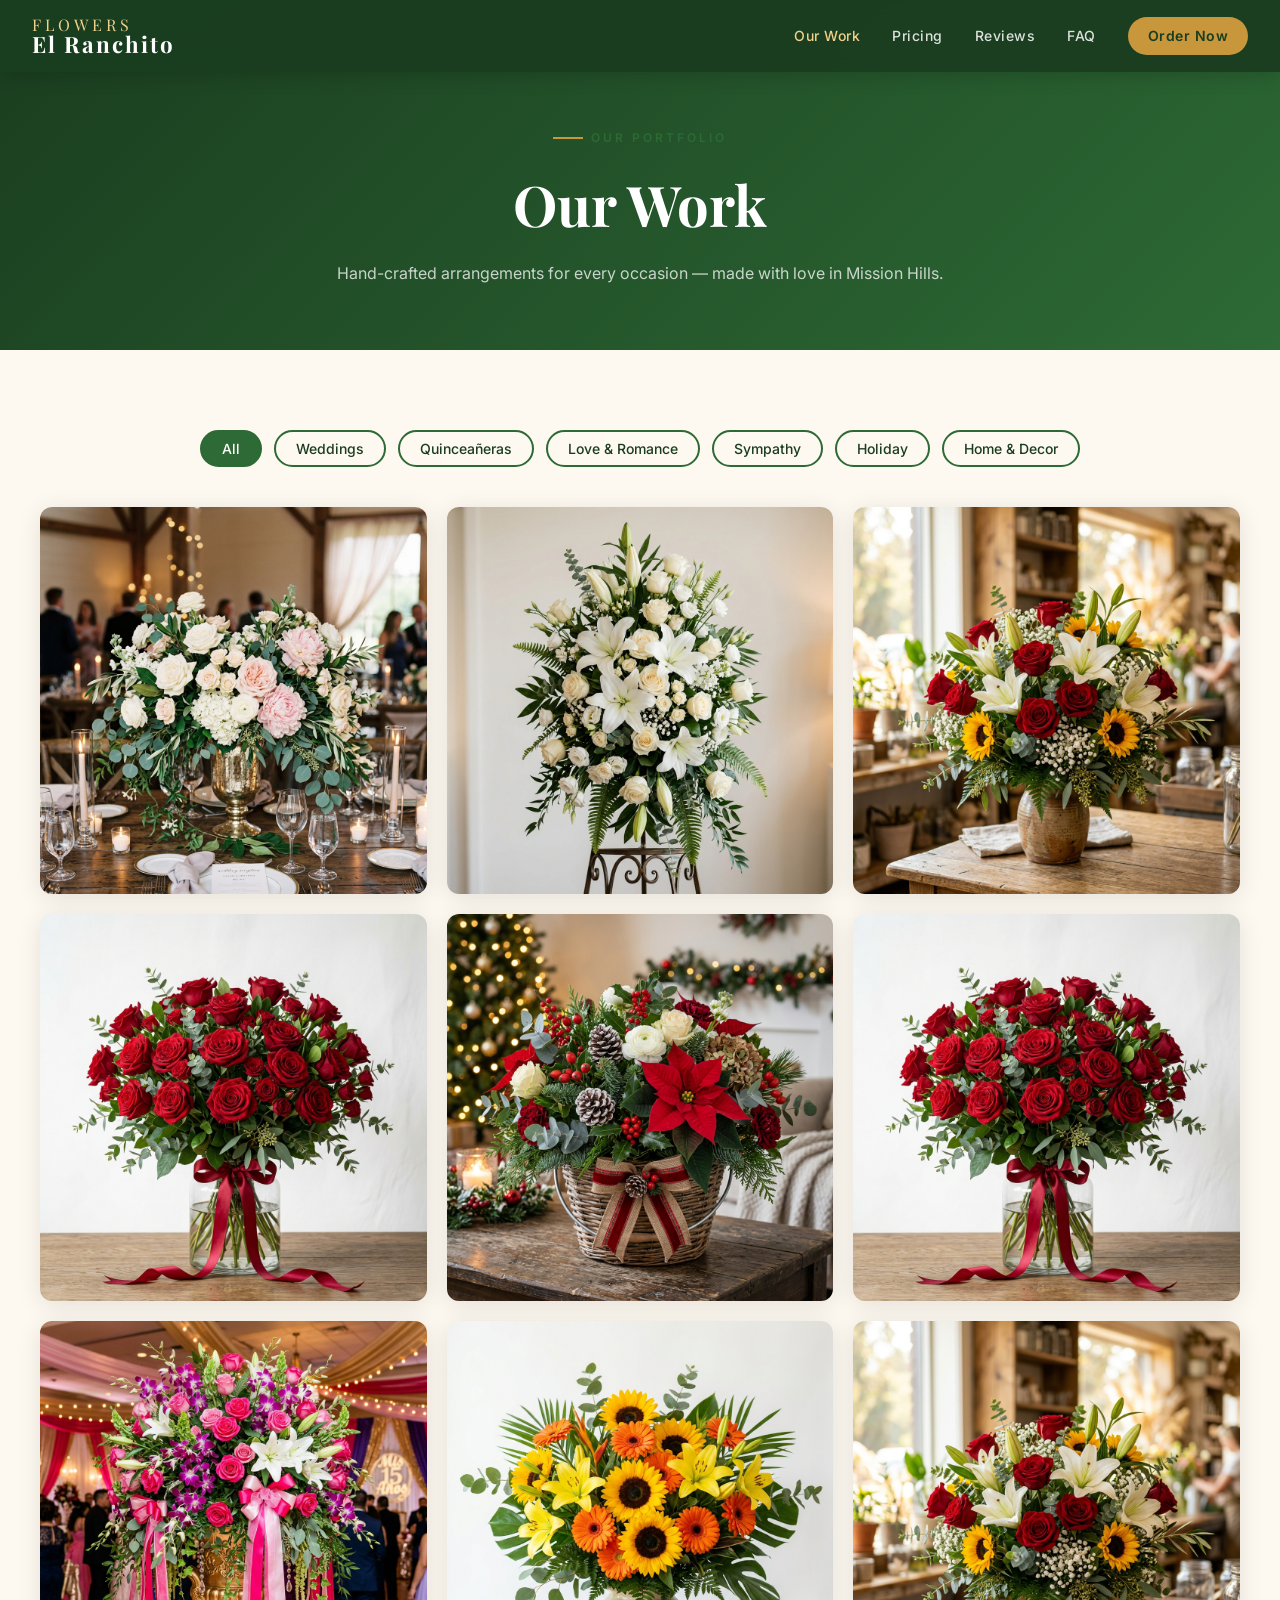
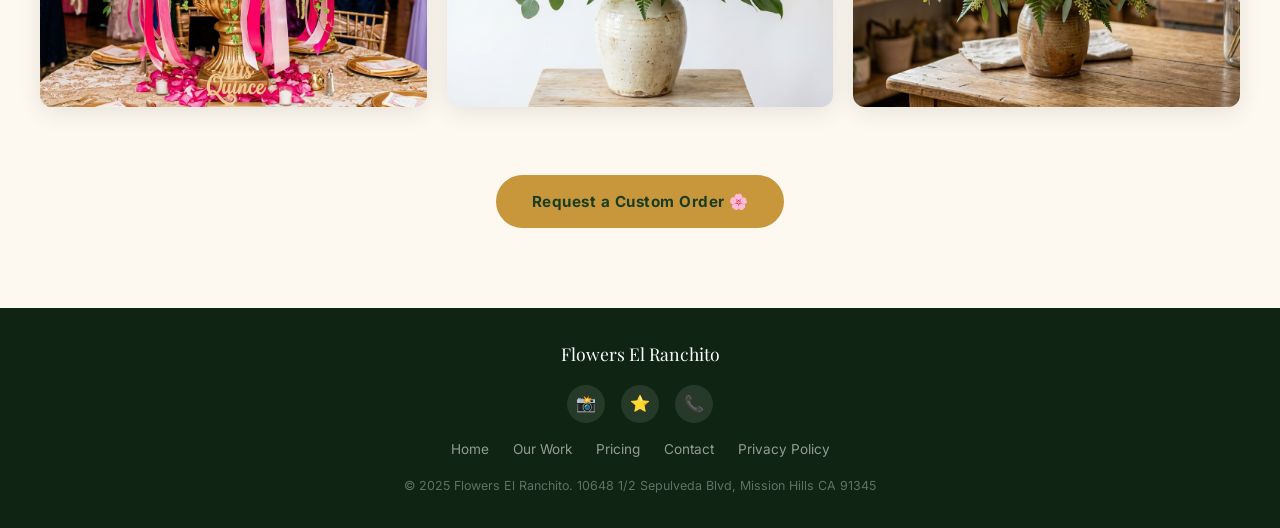
==== our-work.html @ 330e0c55 "🌸 Initial static site build — migrated from WordPress/Divi to pure HTML/CSS/JS - Homepage (index.htm" ====
<!DOCTYPE html>
<html lang="en">
<head>
  <meta charset="UTF-8" />
  <meta name="viewport" content="width=device-width, initial-scale=1.0" />
  <title>Our Work | Flowers El Ranchito Gallery</title>
  <meta name="description" content="Browse our gallery of custom flower arrangements — weddings, quinceañeras, funerals, birthdays & more. Flowers El Ranchito, Mission Hills CA." />
  <link rel="canonical" href="https://elranchitogrowers.com/our-work/" />
  <link rel="stylesheet" href="assets/css/style.css" />
</head>
<body>

<nav class="nav" id="main-nav">
  <a href="index.html" class="nav-brand">
    <span class="line1">Flowers</span>
    <span class="line2">El Ranchito</span>
  </a>
  <div class="nav-links" id="nav-links">
    <a href="our-work.html" style="color:var(--gold-light)">Our Work</a>
    <a href="pricing.html">Pricing</a>
    <a href="index.html#reviews">Reviews</a>
    <a href="index.html#faq">FAQ</a>
    <a href="index.html#contact" class="nav-cta">Order Now</a>
  </div>
  <div class="nav-hamburger" id="hamburger" aria-label="Menu" role="button" tabindex="0">
    <span></span><span></span><span></span>
  </div>
</nav>

<div class="page-hero">
  <div class="section-label" style="justify-content:center;">Our Portfolio</div>
  <h1>Our Work</h1>
  <p>Hand-crafted arrangements for every occasion — made with love in Mission Hills.</p>
</div>

<section style="background:var(--cream);">
  <div class="container">
    <div class="gallery-filters" id="gallery-filters">
      <button class="filter-btn active" data-filter="all" id="filter-all">All</button>
      <button class="filter-btn" data-filter="wedding" id="filter-wedding">Weddings</button>
      <button class="filter-btn" data-filter="quinceanera" id="filter-quinceanera">Quinceañeras</button>
      <button class="filter-btn" data-filter="romance" id="filter-romance">Love &amp; Romance</button>
      <button class="filter-btn" data-filter="sympathy" id="filter-sympathy">Sympathy</button>
      <button class="filter-btn" data-filter="holiday" id="filter-holiday">Holiday</button>
      <button class="filter-btn" data-filter="decor" id="filter-decor">Home &amp; Decor</button>
    </div>

    <div class="masonry-grid" id="gallery-grid">

      <div class="masonry-item" data-cat="wedding">
        <img src="assets/img/wedding.png" alt="Wedding floral centerpiece arrangement" loading="lazy" />
        <div class="overlay"><span>Wedding Centerpiece</span></div>
      </div>

      <div class="masonry-item" data-cat="romance">
        <img src="assets/img/roses.png" alt="Romantic red rose bouquet" loading="lazy" />
        <div class="overlay"><span>Romantic Roses</span></div>
      </div>

      <div class="masonry-item" data-cat="quinceanera">
        <img src="assets/img/quinceanera.png" alt="Quinceañera floral arrangement" loading="lazy" />
        <div class="overlay"><span>Quinceañera Centerpiece</span></div>
      </div>

      <div class="masonry-item" data-cat="sympathy">
        <img src="assets/img/sympathy.png" alt="Sympathy and funeral flower arrangement" loading="lazy" />
        <div class="overlay"><span>Sympathy Arrangement</span></div>
      </div>

      <div class="masonry-item" data-cat="holiday">
        <img src="assets/img/holiday.png" alt="Holiday seasonal flower basket" loading="lazy" />
        <div class="overlay"><span>Holiday Basket</span></div>
      </div>

      <div class="masonry-item" data-cat="decor">
        <img src="assets/img/sunflowers.png" alt="Sunflower and gerbera home decor arrangement" loading="lazy" />
        <div class="overlay"><span>Sunny Decor Arrangement</span></div>
      </div>

      <div class="masonry-item" data-cat="wedding">
        <img src="assets/img/hero.png" alt="Mixed floral wedding arrangement" loading="lazy" />
        <div class="overlay"><span>Custom Wedding Bouquet</span></div>
      </div>

      <div class="masonry-item" data-cat="romance">
        <img src="assets/img/roses.png" alt="Valentine's Day rose bouquet" loading="lazy" />
        <div class="overlay"><span>Valentine's Day Special</span></div>
      </div>

      <div class="masonry-item" data-cat="decor">
        <img src="assets/img/hero.png" alt="Mixed bouquet for home decor" loading="lazy" />
        <div class="overlay"><span>Fresh Mixed Bouquet</span></div>
      </div>

    </div>

    <div style="text-align:center;margin-top:3rem;">
      <a href="index.html#contact" class="btn-primary">Request a Custom Order 🌸</a>
    </div>
  </div>
</section>

<footer>
  <div class="footer-brand">Flowers El Ranchito</div>
  <div class="social-row">
    <a href="https://www.instagram.com/flowerselranchito/" target="_blank" rel="noopener" class="social-btn" aria-label="Instagram">📸</a>
    <a href="https://g.page/r/CYGmpNmzfyX0EBA" target="_blank" rel="noopener" class="social-btn" aria-label="Google">⭐</a>
    <a href="tel:+18186127515" class="social-btn" aria-label="Call">📞</a>
  </div>
  <div class="footer-links">
    <a href="index.html">Home</a>
    <a href="our-work.html">Our Work</a>
    <a href="pricing.html">Pricing</a>
    <a href="index.html#contact">Contact</a>
    <a href="privacy.html">Privacy Policy</a>
  </div>
  <p class="copy">© 2025 Flowers El Ranchito. 10648 1/2 Sepulveda Blvd, Mission Hills CA 91345</p>
</footer>

<script src="assets/js/main.js"></script>
<script>
  // Gallery filter
  document.querySelectorAll('.filter-btn').forEach(btn => {
    btn.addEventListener('click', () => {
      document.querySelectorAll('.filter-btn').forEach(b => b.classList.remove('active'));
      btn.classList.add('active');
      const filter = btn.dataset.filter;
      document.querySelectorAll('.masonry-item').forEach(item => {
        if (filter === 'all' || item.dataset.cat === filter) {
          item.style.display = 'block';
        } else {
          item.style.display = 'none';
        }
      });
    });
  });
</script>
</body>
</html>
---- assets/css/style.css ----
/* ===== El Ranchito Growers — Static Site CSS ===== */
@import url('https://fonts.googleapis.com/css2?family=Playfair+Display:wght@400;600;700&family=Inter:wght@300;400;500;600&display=swap');

:root {
  --green-dark: #1a3d1f;
  --green-mid: #2d6a35;
  --green-light: #4a9455;
  --green-pale: #e8f5ea;
  --cream: #fdf9f0;
  --gold: #c8973c;
  --gold-light: #f0d08a;
  --text-dark: #1c1c1c;
  --text-mid: #444;
  --text-light: #777;
  --white: #fff;
  --shadow: 0 4px 24px rgba(0,0,0,0.10);
  --shadow-lg: 0 12px 48px rgba(0,0,0,0.15);
  --radius: 12px;
  --radius-sm: 6px;
  --transition: all 0.3s ease;
}

*, *::before, *::after { box-sizing: border-box; margin: 0; padding: 0; }

html { scroll-behavior: smooth; }

body {
  font-family: 'Inter', sans-serif;
  color: var(--text-dark);
  background: var(--white);
  line-height: 1.6;
}

img { max-width: 100%; display: block; }
a { text-decoration: none; color: inherit; }

/* ===== NAV ===== */
.nav {
  position: fixed; top: 0; left: 0; right: 0; z-index: 1000;
  background: rgba(26, 61, 31, 0.97);
  backdrop-filter: blur(12px);
  padding: 0 2rem;
  display: flex; align-items: center; justify-content: space-between;
  height: 72px;
  box-shadow: 0 2px 20px rgba(0,0,0,0.2);
}

.nav-brand {
  display: flex; flex-direction: column; line-height: 1;
}
.nav-brand .line1 { font-family: 'Playfair Display', serif; font-size: 1rem; color: var(--gold-light); letter-spacing: 4px; text-transform: uppercase; }
.nav-brand .line2 { font-family: 'Playfair Display', serif; font-size: 1.4rem; color: var(--white); font-weight: 700; letter-spacing: 2px; }

.nav-links { display: flex; gap: 2rem; align-items: center; }
.nav-links a { color: rgba(255,255,255,0.85); font-size: 0.875rem; font-weight: 500; letter-spacing: 0.5px; transition: var(--transition); }
.nav-links a:hover { color: var(--gold-light); }

.nav-cta {
  background: var(--gold); color: var(--green-dark) !important;
  padding: 0.5rem 1.25rem; border-radius: 50px;
  font-weight: 600 !important; transition: var(--transition) !important;
}
.nav-cta:hover { background: var(--gold-light) !important; transform: translateY(-1px); }

.nav-hamburger { display: none; flex-direction: column; gap: 5px; cursor: pointer; }
.nav-hamburger span { width: 24px; height: 2px; background: white; display: block; transition: var(--transition); }

/* ===== HERO ===== */
.hero {
  min-height: 100vh; position: relative; overflow: hidden;
  display: flex; align-items: center; justify-content: center;
  background: var(--green-dark);
}

.hero-bg {
  position: absolute; inset: 0;
  background-image: url('../img/hero.png');
  background-size: cover; background-position: center;
  opacity: 0.45;
}

.hero-overlay {
  position: absolute; inset: 0;
  background: linear-gradient(135deg, rgba(26,61,31,0.85) 0%, rgba(45,106,53,0.5) 60%, rgba(200,151,60,0.2) 100%);
}

.hero-content {
  position: relative; z-index: 2;
  text-align: center; padding: 2rem;
  max-width: 800px;
}

.hero-badge {
  display: inline-block;
  background: rgba(200,151,60,0.2); border: 1px solid var(--gold);
  color: var(--gold-light); padding: 0.4rem 1.2rem;
  border-radius: 50px; font-size: 0.8rem; letter-spacing: 3px;
  text-transform: uppercase; margin-bottom: 1.5rem;
}

.hero h1 {
  font-family: 'Playfair Display', serif;
  font-size: clamp(2.8rem, 7vw, 5.5rem);
  color: var(--white); line-height: 1.1; margin-bottom: 1.5rem;
  text-shadow: 0 2px 20px rgba(0,0,0,0.4);
}

.hero h1 span { color: var(--gold-light); display: block; }

.hero p {
  font-size: 1.1rem; color: rgba(255,255,255,0.85);
  max-width: 580px; margin: 0 auto 2.5rem;
}

.hero-actions { display: flex; gap: 1rem; justify-content: center; flex-wrap: wrap; }

.btn-primary {
  background: var(--gold); color: var(--green-dark);
  padding: 0.9rem 2.2rem; border-radius: 50px;
  font-weight: 700; font-size: 0.95rem; letter-spacing: 0.5px;
  transition: var(--transition); border: none; cursor: pointer;
  display: inline-flex; align-items: center; gap: 0.5rem;
}
.btn-primary:hover { background: var(--gold-light); transform: translateY(-2px); box-shadow: 0 8px 24px rgba(200,151,60,0.4); }

.btn-outline {
  background: transparent; color: var(--white);
  padding: 0.9rem 2.2rem; border-radius: 50px;
  font-weight: 600; font-size: 0.95rem;
  border: 2px solid rgba(255,255,255,0.5);
  transition: var(--transition); cursor: pointer;
  display: inline-flex; align-items: center; gap: 0.5rem;
}
.btn-outline:hover { border-color: white; background: rgba(255,255,255,0.1); transform: translateY(-2px); }

.hero-stats {
  display: flex; gap: 3rem; justify-content: center; margin-top: 4rem;
  border-top: 1px solid rgba(255,255,255,0.2); padding-top: 2rem;
}
.hero-stat .num { font-family: 'Playfair Display', serif; font-size: 2.2rem; color: var(--gold-light); font-weight: 700; }
.hero-stat .lbl { font-size: 0.8rem; color: rgba(255,255,255,0.7); text-transform: uppercase; letter-spacing: 1px; }

/* ===== SECTIONS ===== */
section { padding: 5rem 2rem; }

.container { max-width: 1200px; margin: 0 auto; }

.section-label {
  font-size: 0.75rem; font-weight: 600; color: var(--green-mid);
  text-transform: uppercase; letter-spacing: 3px; margin-bottom: 0.75rem;
  display: flex; align-items: center; gap: 0.5rem;
}
.section-label::before { content: ''; width: 30px; height: 2px; background: var(--gold); display: block; }

.section-title {
  font-family: 'Playfair Display', serif;
  font-size: clamp(2rem, 4vw, 2.8rem);
  color: var(--green-dark); margin-bottom: 1rem; line-height: 1.2;
}

.section-sub { color: var(--text-mid); font-size: 1rem; max-width: 560px; margin-bottom: 3rem; }

/* ===== CATEGORIES ===== */
.categories { background: var(--cream); }

.cats-grid {
  display: grid;
  grid-template-columns: repeat(auto-fit, minmax(240px, 1fr));
  gap: 1.5rem; margin-top: 3rem;
}

.cat-card {
  background: white; border-radius: var(--radius);
  overflow: hidden; box-shadow: var(--shadow);
  transition: var(--transition); cursor: pointer;
}
.cat-card:hover { transform: translateY(-6px); box-shadow: var(--shadow-lg); }

.cat-card img { width: 100%; height: 280px; object-fit: cover; transition: transform 0.5s ease; }
.cat-card:hover img { transform: scale(1.05); }

.cat-info { padding: 1.25rem; }
.cat-info h3 { font-family: 'Playfair Display', serif; font-size: 1.2rem; color: var(--green-dark); margin-bottom: 0.25rem; }
.cat-info p { font-size: 0.85rem; color: var(--text-light); }

/* ===== ABOUT ===== */
.about { background: white; }
.about-inner { display: grid; grid-template-columns: 1fr 1fr; gap: 4rem; align-items: center; }
.about-img-wrap { position: relative; }
.about-img-wrap img { border-radius: var(--radius); box-shadow: var(--shadow-lg); width: 100%; height: 500px; object-fit: cover; }
.about-badge {
  position: absolute; bottom: -1.5rem; right: -1.5rem;
  background: var(--green-dark); color: white;
  border-radius: var(--radius); padding: 1.25rem 1.5rem;
  text-align: center; box-shadow: var(--shadow-lg);
}
.about-badge .big { font-family: 'Playfair Display', serif; font-size: 2.5rem; color: var(--gold-light); font-weight: 700; line-height: 1; }
.about-badge .sm { font-size: 0.75rem; color: rgba(255,255,255,0.7); text-transform: uppercase; letter-spacing: 1px; }

.about-pillars { display: flex; flex-direction: column; gap: 1.25rem; margin-top: 2rem; }
.pillar { display: flex; gap: 1rem; align-items: flex-start; }
.pillar-icon { width: 42px; height: 42px; background: var(--green-pale); border-radius: 50%; display: flex; align-items: center; justify-content: center; font-size: 1.2rem; flex-shrink: 0; }
.pillar h4 { font-weight: 600; color: var(--green-dark); margin-bottom: 0.2rem; }
.pillar p { font-size: 0.875rem; color: var(--text-mid); }

/* ===== SERVICES OCCASIONS ===== */
.occasions { background: var(--green-dark); }
.occasions .section-label { color: var(--gold-light); }
.occasions .section-title { color: white; }
.occasions .section-sub { color: rgba(255,255,255,0.7); }

.occ-grid { display: grid; grid-template-columns: repeat(auto-fit, minmax(180px, 1fr)); gap: 1rem; margin-top: 2rem; }

.occ-card {
  background: rgba(255,255,255,0.07); border: 1px solid rgba(255,255,255,0.12);
  border-radius: var(--radius); padding: 1.75rem 1.25rem;
  text-align: center; transition: var(--transition); cursor: pointer;
}
.occ-card:hover { background: rgba(255,255,255,0.14); transform: translateY(-4px); border-color: var(--gold); }
.occ-card .icon { font-size: 2rem; margin-bottom: 0.75rem; }
.occ-card h3 { color: white; font-size: 0.95rem; font-weight: 600; }

/* ===== REVIEWS ===== */
.reviews { background: var(--cream); }

.stars { display: flex; gap: 3px; }
.stars span { color: var(--gold); font-size: 1.1rem; }

.rating-summary {
  display: flex; align-items: center; gap: 2rem;
  background: white; border-radius: var(--radius);
  padding: 2rem 2.5rem; box-shadow: var(--shadow);
  margin-bottom: 3rem; max-width: 480px;
}
.rating-num { font-family: 'Playfair Display', serif; font-size: 4rem; color: var(--green-dark); font-weight: 700; line-height: 1; }
.rating-info p { font-size: 0.85rem; color: var(--text-light); margin-top: 0.3rem; }

.reviews-grid { display: grid; grid-template-columns: repeat(auto-fit, minmax(300px, 1fr)); gap: 1.5rem; }

.review-card {
  background: white; border-radius: var(--radius); padding: 1.75rem;
  box-shadow: var(--shadow); transition: var(--transition);
  border-top: 3px solid var(--green-mid);
}
.review-card:hover { transform: translateY(-4px); box-shadow: var(--shadow-lg); }

.reviewer { display: flex; align-items: center; gap: 0.75rem; margin-bottom: 1rem; }
.reviewer-avatar {
  width: 44px; height: 44px; border-radius: 50%;
  background: var(--green-mid); color: white;
  display: flex; align-items: center; justify-content: center;
  font-weight: 700; font-size: 1.1rem;
}
.reviewer-name { font-weight: 600; font-size: 0.95rem; }
.reviewer-date { font-size: 0.8rem; color: var(--text-light); }
.review-text { font-size: 0.9rem; color: var(--text-mid); line-height: 1.7; margin-top: 0.75rem; }

/* ===== FAQ ===== */
.faq { background: white; }
.faq-list { max-width: 780px; display: flex; flex-direction: column; gap: 1rem; }

.faq-item {
  border: 1px solid #e8ede9; border-radius: var(--radius);
  overflow: hidden; transition: var(--transition);
}
.faq-item.open { border-color: var(--green-mid); box-shadow: var(--shadow); }

.faq-q {
  width: 100%; padding: 1.25rem 1.5rem;
  background: none; border: none; cursor: pointer;
  display: flex; justify-content: space-between; align-items: center;
  font-size: 0.95rem; font-weight: 600; color: var(--green-dark);
  text-align: left; transition: var(--transition); font-family: 'Inter', sans-serif;
}
.faq-q:hover { background: var(--green-pale); }
.faq-q .faq-icon { transition: transform 0.3s; font-size: 1.2rem; color: var(--green-mid); flex-shrink: 0; }
.faq-item.open .faq-icon { transform: rotate(45deg); }

.faq-a {
  max-height: 0; overflow: hidden;
  transition: max-height 0.4s ease, padding 0.3s;
  padding: 0 1.5rem;
}
.faq-item.open .faq-a { max-height: 200px; padding: 0 1.5rem 1.25rem; }
.faq-a p { font-size: 0.9rem; color: var(--text-mid); line-height: 1.75; }

/* ===== CONTACT ===== */
.contact { background: var(--green-dark); }
.contact .section-label { color: var(--gold-light); }
.contact .section-title { color: white; }

.contact-inner { display: grid; grid-template-columns: 1fr 1fr; gap: 4rem; }

.contact-info { display: flex; flex-direction: column; gap: 1.5rem; }

.contact-item { display: flex; gap: 1rem; align-items: flex-start; }
.contact-icon { width: 46px; height: 46px; border-radius: 50%; background: rgba(255,255,255,0.1); display: flex; align-items: center; justify-content: center; font-size: 1.2rem; flex-shrink: 0; }
.contact-item h4 { color: var(--gold-light); font-size: 0.8rem; text-transform: uppercase; letter-spacing: 1px; margin-bottom: 0.2rem; }
.contact-item p, .contact-item a { color: rgba(255,255,255,0.85); font-size: 0.95rem; }
.contact-item a:hover { color: var(--gold-light); }

.contact-form { background: rgba(255,255,255,0.06); border: 1px solid rgba(255,255,255,0.12); border-radius: var(--radius); padding: 2rem; }

.form-row { display: grid; grid-template-columns: 1fr 1fr; gap: 1rem; }
.form-group { margin-bottom: 1rem; }
.form-group label { display: block; font-size: 0.8rem; color: rgba(255,255,255,0.7); margin-bottom: 0.4rem; text-transform: uppercase; letter-spacing: 1px; }
.form-group input, .form-group select, .form-group textarea {
  width: 100%; background: rgba(255,255,255,0.08); border: 1px solid rgba(255,255,255,0.2);
  border-radius: var(--radius-sm); padding: 0.75rem 1rem;
  color: white; font-family: 'Inter', sans-serif; font-size: 0.9rem;
  transition: var(--transition); outline: none;
}
.form-group input:focus, .form-group select:focus, .form-group textarea:focus { border-color: var(--gold); background: rgba(255,255,255,0.12); }
.form-group input::placeholder, .form-group textarea::placeholder { color: rgba(255,255,255,0.4); }
.form-group select option { background: var(--green-dark); color: white; }
.form-group textarea { height: 110px; resize: vertical; }

.btn-submit {
  width: 100%; background: var(--gold); color: var(--green-dark);
  padding: 1rem; border: none; border-radius: 50px;
  font-weight: 700; font-size: 1rem; cursor: pointer;
  transition: var(--transition); font-family: 'Inter', sans-serif;
}
.btn-submit:hover { background: var(--gold-light); transform: translateY(-2px); }

/* ===== FOOTER ===== */
footer {
  background: #0f2412; padding: 2rem;
  display: flex; flex-direction: column; align-items: center;
  gap: 1rem; text-align: center;
}
footer .footer-brand { font-family: 'Playfair Display', serif; color: white; font-size: 1.1rem; }
.footer-links { display: flex; gap: 1.5rem; flex-wrap: wrap; justify-content: center; }
.footer-links a { color: rgba(255,255,255,0.55); font-size: 0.85rem; transition: var(--transition); }
.footer-links a:hover { color: var(--gold-light); }
footer .copy { color: rgba(255,255,255,0.35); font-size: 0.78rem; }
.social-row { display: flex; gap: 1rem; }
.social-btn {
  width: 38px; height: 38px; border-radius: 50%;
  background: rgba(255,255,255,0.1); color: white;
  display: flex; align-items: center; justify-content: center;
  font-size: 1rem; transition: var(--transition);
}
.social-btn:hover { background: var(--gold); color: var(--green-dark); }

/* ===== GALLERY PAGE ===== */
.page-hero {
  padding: 8rem 2rem 4rem;
  background: linear-gradient(135deg, var(--green-dark), var(--green-mid));
  text-align: center;
}
.page-hero h1 { font-family: 'Playfair Display', serif; color: white; font-size: clamp(2rem,5vw,3.5rem); }
.page-hero p { color: rgba(255,255,255,0.75); margin-top: 0.75rem; font-size: 1rem; }

.gallery-filters { display: flex; gap: 0.75rem; flex-wrap: wrap; justify-content: center; margin-bottom: 2.5rem; }
.filter-btn {
  padding: 0.5rem 1.25rem; border-radius: 50px; border: 2px solid var(--green-mid);
  background: transparent; color: var(--green-dark); font-size: 0.875rem; font-weight: 500;
  cursor: pointer; transition: var(--transition); font-family: 'Inter', sans-serif;
}
.filter-btn.active, .filter-btn:hover { background: var(--green-mid); color: white; border-color: var(--green-mid); }

.masonry-grid { columns: 3; gap: 1.25rem; }
@media(max-width: 900px) { .masonry-grid { columns: 2; } }
@media(max-width: 580px) { .masonry-grid { columns: 1; } }

.masonry-item { break-inside: avoid; margin-bottom: 1.25rem; border-radius: var(--radius); overflow: hidden; box-shadow: var(--shadow); cursor: pointer; position: relative; }
.masonry-item img { width: 100%; display: block; transition: transform 0.4s ease; }
.masonry-item:hover img { transform: scale(1.04); }
.masonry-item .overlay {
  position: absolute; inset: 0; background: linear-gradient(to top, rgba(26,61,31,0.85), transparent);
  opacity: 0; transition: var(--transition); display: flex; align-items: flex-end; padding: 1.25rem;
}
.masonry-item:hover .overlay { opacity: 1; }
.overlay span { color: white; font-weight: 600; font-size: 0.9rem; }

/* ===== PRICING PAGE ===== */
.pricing-cards { display: grid; grid-template-columns: repeat(auto-fit, minmax(280px, 1fr)); gap: 1.75rem; margin-top: 2.5rem; }

.pricing-card {
  background: white; border-radius: var(--radius);
  box-shadow: var(--shadow); overflow: hidden;
  transition: var(--transition); position: relative;
}
.pricing-card:hover { transform: translateY(-6px); box-shadow: var(--shadow-lg); }
.pricing-card.featured { border: 2px solid var(--gold); }
.pricing-card .badge-feat {
  position: absolute; top: 1rem; right: 1rem;
  background: var(--gold); color: var(--green-dark);
  font-size: 0.7rem; font-weight: 700; padding: 0.25rem 0.75rem;
  border-radius: 50px; text-transform: uppercase; letter-spacing: 1px;
}

.pricing-card-top { background: var(--green-dark); padding: 2rem 1.75rem; }
.pricing-card-top h3 { font-family: 'Playfair Display', serif; color: var(--gold-light); font-size: 1.3rem; margin-bottom: 0.25rem; }
.pricing-card-top .tag { color: rgba(255,255,255,0.6); font-size: 0.8rem; text-transform: uppercase; letter-spacing: 1px; }
.price { display: flex; align-items: baseline; gap: 0.25rem; margin-top: 1rem; }
.price .from { font-size: 0.8rem; color: rgba(255,255,255,0.6); }
.price .amount { font-family: 'Playfair Display', serif; font-size: 2.5rem; color: white; font-weight: 700; }
.price .unit { font-size: 0.8rem; color: rgba(255,255,255,0.6); }

.pricing-card-body { padding: 1.75rem; }
.pricing-card-body ul { list-style: none; display: flex; flex-direction: column; gap: 0.6rem; }
.pricing-card-body li { display: flex; align-items: center; gap: 0.5rem; font-size: 0.875rem; color: var(--text-mid); }
.pricing-card-body li::before { content: '✓'; color: var(--green-mid); font-weight: 700; flex-shrink: 0; }
.pricing-card-body .btn-primary { margin-top: 1.5rem; width: 100%; justify-content: center; }

/* ===== MOBILE ===== */
@media (max-width: 768px) {
  .nav-links { display: none; flex-direction: column; position: absolute; top: 72px; left: 0; right: 0; background: var(--green-dark); padding: 1.5rem; gap: 1rem; }
  .nav-links.open { display: flex; }
  .nav-hamburger { display: flex; }
  .about-inner, .contact-inner { grid-template-columns: 1fr; }
  .about-badge { right: 0; bottom: -1rem; }
  .form-row { grid-template-columns: 1fr; }
  .hero-stats { gap: 1.5rem; }
  section { padding: 3.5rem 1.25rem; }
}
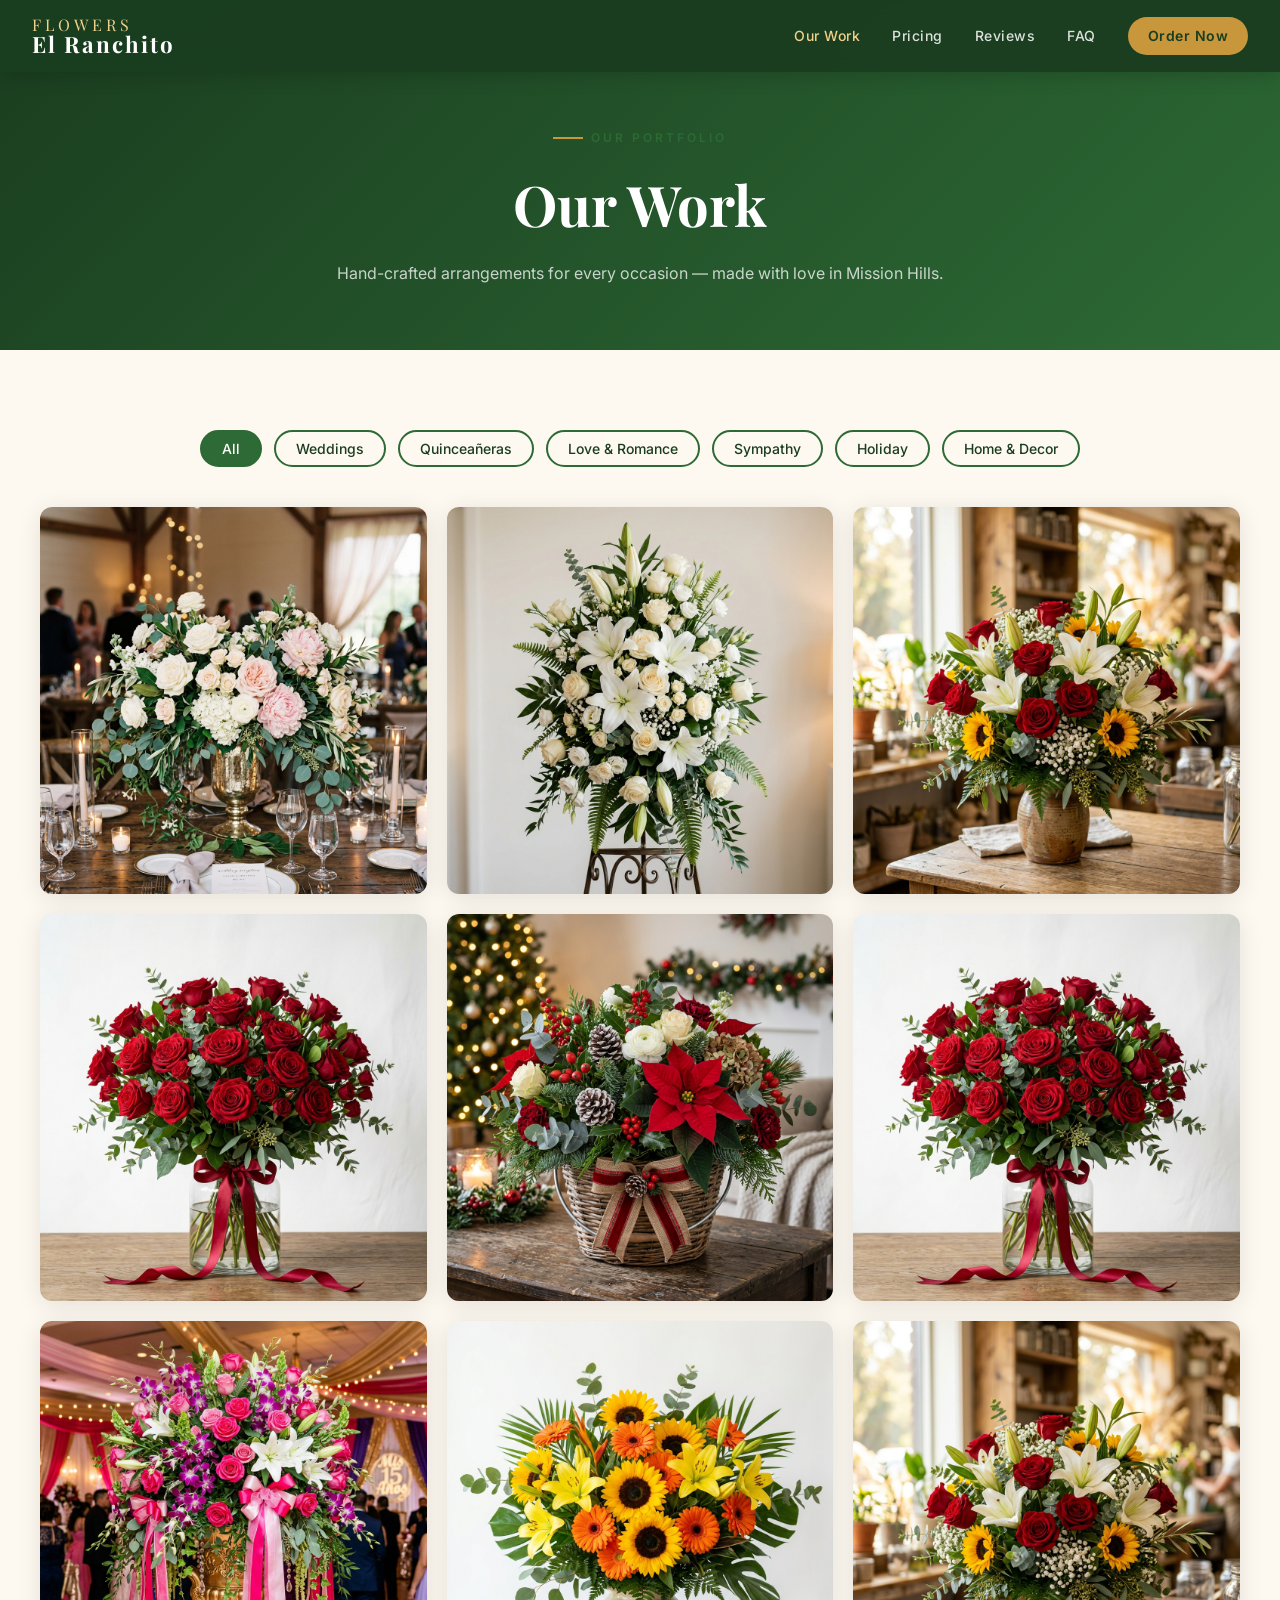
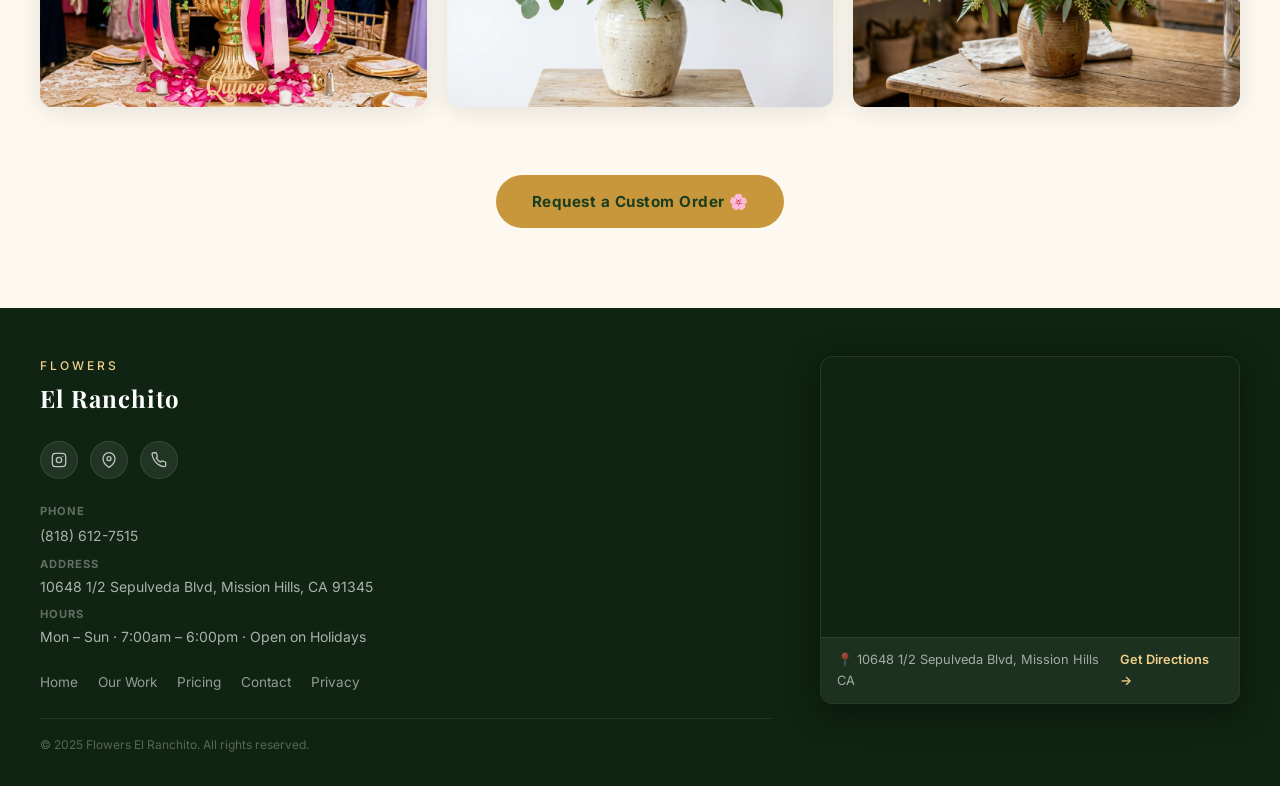
==== commit 9a589e3c: "polish: SVG icons for occasions + Google Map in footer across all pages - Replace emoji icons with c" ====
--- a/our-work.html
+++ b/our-work.html
@@ -101,20 +101,51 @@
 </section>
 
 <footer>
-  <div class="footer-brand">Flowers El Ranchito</div>
-  <div class="social-row">
-    <a href="https://www.instagram.com/flowerselranchito/" target="_blank" rel="noopener" class="social-btn" aria-label="Instagram">📸</a>
-    <a href="https://g.page/r/CYGmpNmzfyX0EBA" target="_blank" rel="noopener" class="social-btn" aria-label="Google">⭐</a>
-    <a href="tel:+18186127515" class="social-btn" aria-label="Call">📞</a>
+  <div class="footer-inner">
+    <div class="footer-left">
+      <div class="footer-brand">
+        <span>Flowers</span>
+        El Ranchito
+      </div>
+      <div class="social-row">
+        <a href="https://www.instagram.com/flowerselranchito/" target="_blank" rel="noopener" class="social-btn" aria-label="Instagram">
+          <svg width="16" height="16" viewBox="0 0 24 24" fill="none" stroke="currentColor" stroke-width="2" stroke-linecap="round" stroke-linejoin="round"><rect x="2" y="2" width="20" height="20" rx="5" ry="5"/><circle cx="12" cy="12" r="4"/><circle cx="17.5" cy="6.5" r="1" fill="currentColor" stroke="none"/></svg>
+        </a>
+        <a href="https://g.page/r/CYGmpNmzfyX0EBA" target="_blank" rel="noopener" class="social-btn" aria-label="Google Business">
+          <svg width="16" height="16" viewBox="0 0 24 24" fill="none" stroke="currentColor" stroke-width="2" stroke-linecap="round" stroke-linejoin="round"><path d="M21 10c0 7-9 13-9 13s-9-6-9-13a9 9 0 0 1 18 0z"/><circle cx="12" cy="10" r="3"/></svg>
+        </a>
+        <a href="tel:+18186127515" class="social-btn" aria-label="Call us">
+          <svg width="16" height="16" viewBox="0 0 24 24" fill="none" stroke="currentColor" stroke-width="2" stroke-linecap="round" stroke-linejoin="round"><path d="M22 16.92v3a2 2 0 0 1-2.18 2 19.79 19.79 0 0 1-8.63-3.07A19.5 19.5 0 0 1 4.69 12a19.79 19.79 0 0 1-3.07-8.67A2 2 0 0 1 3.6 1.18h3a2 2 0 0 1 2 1.72c.127.96.361 1.903.7 2.81a2 2 0 0 1-.45 2.11L7.91 8.74a16 16 0 0 0 6.35 6.35l.96-.96a2 2 0 0 1 2.11-.45c.907.339 1.85.573 2.81.7A2 2 0 0 1 22 16.92z"/></svg>
+        </a>
+      </div>
+      <div class="footer-contact">
+        <div><strong>Phone</strong><a href="tel:+18186127515">(818) 612-7515</a></div>
+        <div><strong>Address</strong><p>10648 1/2 Sepulveda Blvd, Mission Hills, CA 91345</p></div>
+        <div><strong>Hours</strong><p>Mon – Sun · 7:00am – 6:00pm · Open on Holidays</p></div>
+      </div>
+      <div class="footer-links">
+        <a href="index.html">Home</a>
+        <a href="our-work.html">Our Work</a>
+        <a href="pricing.html">Pricing</a>
+        <a href="index.html#contact">Contact</a>
+        <a href="privacy.html">Privacy</a>
+      </div>
+      <p class="copy">© 2025 Flowers El Ranchito. All rights reserved.</p>
+    </div>
+    <div class="footer-map">
+      <iframe
+        title="Flowers El Ranchito location map"
+        src="https://maps.google.com/maps?q=Flowers+El+Ranchito+Mission+Hills+CA&output=embed&z=16"
+        loading="lazy"
+        referrerpolicy="no-referrer-when-downgrade"
+        allowfullscreen>
+      </iframe>
+      <div class="map-label">
+        <span>📍 10648 1/2 Sepulveda Blvd, Mission Hills CA</span>
+        <a href="https://maps.google.com/?q=Flowers+El+Ranchito+Mission+Hills+CA" target="_blank" rel="noopener">Get Directions →</a>
+      </div>
+    </div>
   </div>
-  <div class="footer-links">
-    <a href="index.html">Home</a>
-    <a href="our-work.html">Our Work</a>
-    <a href="pricing.html">Pricing</a>
-    <a href="index.html#contact">Contact</a>
-    <a href="privacy.html">Privacy Policy</a>
-  </div>
-  <p class="copy">© 2025 Flowers El Ranchito. 10648 1/2 Sepulveda Blvd, Mission Hills CA 91345</p>
 </footer>
 
 <script src="assets/js/main.js"></script>
--- a/assets/css/style.css
+++ b/assets/css/style.css
@@ -217,8 +217,22 @@
   text-align: center; transition: var(--transition); cursor: pointer;
 }
 .occ-card:hover { background: rgba(255,255,255,0.14); transform: translateY(-4px); border-color: var(--gold); }
-.occ-card .icon { font-size: 2rem; margin-bottom: 0.75rem; }
-.occ-card h3 { color: white; font-size: 0.95rem; font-weight: 600; }
+.occ-card .icon {
+  width: 52px; height: 52px;
+  background: rgba(255,255,255,0.1);
+  border-radius: 50%;
+  display: flex; align-items: center; justify-content: center;
+  margin: 0 auto 1rem;
+  transition: var(--transition);
+}
+.occ-card .icon svg {
+  width: 26px; height: 26px;
+  stroke: rgba(255,255,255,0.75);
+  transition: var(--transition);
+}
+.occ-card:hover .icon { background: rgba(200,151,60,0.2); }
+.occ-card:hover .icon svg { stroke: var(--gold-light); }
+.occ-card h3 { color: white; font-size: 0.9rem; font-weight: 600; letter-spacing: 0.3px; }
 
 /* ===== REVIEWS ===== */
 .reviews { background: var(--cream); }
@@ -325,23 +339,63 @@
 
 /* ===== FOOTER ===== */
 footer {
-  background: #0f2412; padding: 2rem;
-  display: flex; flex-direction: column; align-items: center;
-  gap: 1rem; text-align: center;
-}
-footer .footer-brand { font-family: 'Playfair Display', serif; color: white; font-size: 1.1rem; }
-.footer-links { display: flex; gap: 1.5rem; flex-wrap: wrap; justify-content: center; }
+  background: #0f2412;
+  padding: 3rem 2rem 2rem;
+}
+
+.footer-inner {
+  max-width: 1200px; margin: 0 auto;
+  display: grid; grid-template-columns: 1fr 420px;
+  gap: 3rem; align-items: start;
+}
+
+.footer-left { display: flex; flex-direction: column; gap: 1.5rem; }
+
+footer .footer-brand {
+  font-family: 'Playfair Display', serif; color: white;
+  font-size: 1.5rem; font-weight: 700; letter-spacing: 1px;
+}
+footer .footer-brand span { display: block; font-size: 0.75rem; color: var(--gold-light); letter-spacing: 3px; text-transform: uppercase; font-family: 'Inter', sans-serif; font-weight: 500; margin-bottom: 0.2rem; }
+
+.footer-links { display: flex; gap: 1.25rem; flex-wrap: wrap; }
 .footer-links a { color: rgba(255,255,255,0.55); font-size: 0.85rem; transition: var(--transition); }
 .footer-links a:hover { color: var(--gold-light); }
-footer .copy { color: rgba(255,255,255,0.35); font-size: 0.78rem; }
-.social-row { display: flex; gap: 1rem; }
+
+.footer-contact { display: flex; flex-direction: column; gap: 0.5rem; }
+.footer-contact a, .footer-contact p { color: rgba(255,255,255,0.65); font-size: 0.875rem; transition: var(--transition); }
+.footer-contact a:hover { color: var(--gold-light); }
+.footer-contact strong { color: rgba(255,255,255,0.35); font-size: 0.7rem; text-transform: uppercase; letter-spacing: 1px; display: block; margin-bottom: 0.1rem; }
+
+footer .copy { color: rgba(255,255,255,0.3); font-size: 0.75rem; border-top: 1px solid rgba(255,255,255,0.08); padding-top: 1rem; }
+
+.social-row { display: flex; gap: 0.75rem; }
 .social-btn {
   width: 38px; height: 38px; border-radius: 50%;
-  background: rgba(255,255,255,0.1); color: white;
+  background: rgba(255,255,255,0.08); color: rgba(255,255,255,0.7);
   display: flex; align-items: center; justify-content: center;
-  font-size: 1rem; transition: var(--transition);
-}
-.social-btn:hover { background: var(--gold); color: var(--green-dark); }
+  font-size: 1rem; transition: var(--transition); border: 1px solid rgba(255,255,255,0.1);
+}
+.social-btn:hover { background: var(--gold); color: var(--green-dark); border-color: var(--gold); transform: translateY(-2px); }
+
+.footer-map {
+  border-radius: var(--radius); overflow: hidden;
+  box-shadow: 0 8px 32px rgba(0,0,0,0.4);
+  border: 1px solid rgba(255,255,255,0.1);
+}
+.footer-map iframe { width: 100%; height: 280px; display: block; border: none; filter: grayscale(20%) contrast(1.05); }
+.footer-map .map-label {
+  background: rgba(255,255,255,0.06); padding: 0.75rem 1rem;
+  display: flex; align-items: center; justify-content: space-between;
+  border-top: 1px solid rgba(255,255,255,0.08);
+}
+.footer-map .map-label span { color: rgba(255,255,255,0.6); font-size: 0.8rem; }
+.footer-map .map-label a { color: var(--gold-light); font-size: 0.8rem; font-weight: 600; transition: var(--transition); }
+.footer-map .map-label a:hover { color: var(--gold); }
+
+@media(max-width: 860px) {
+  .footer-inner { grid-template-columns: 1fr; }
+  .footer-map iframe { height: 220px; }
+}
 
 /* ===== GALLERY PAGE ===== */
 .page-hero {
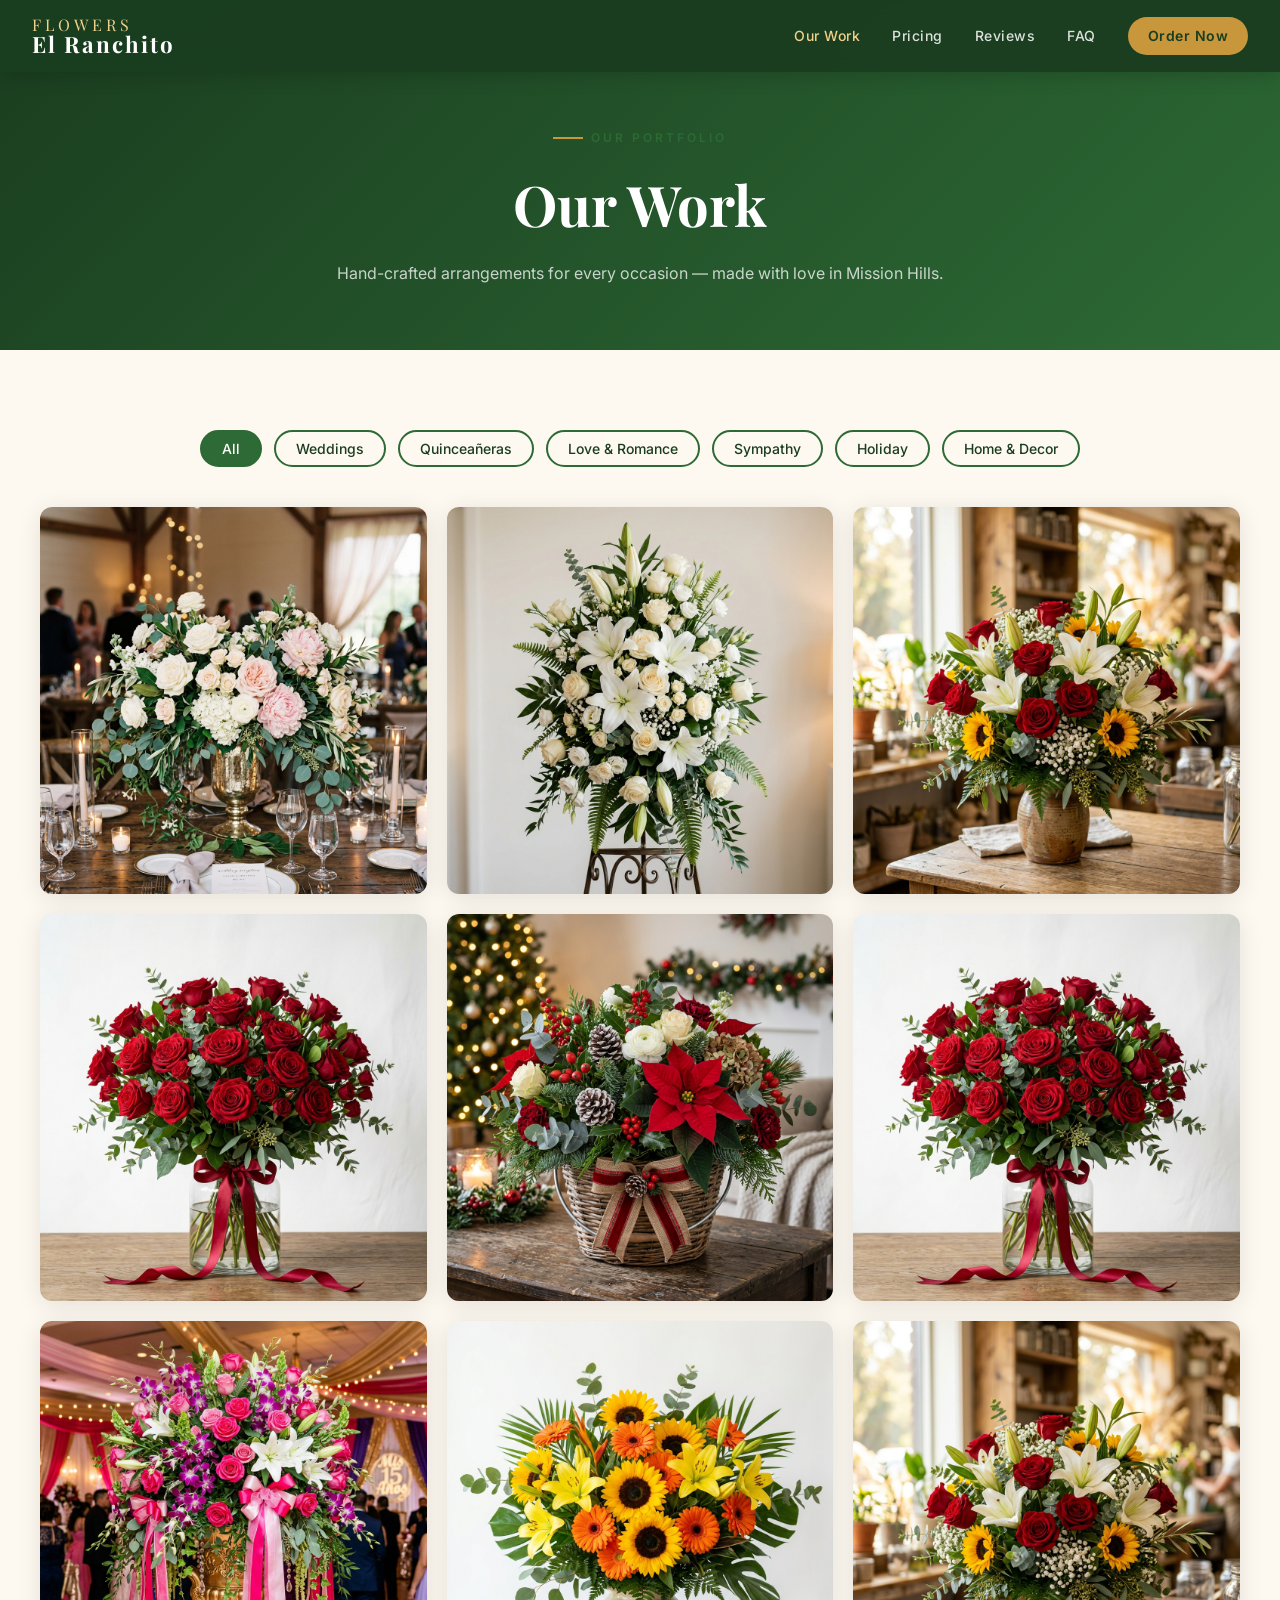
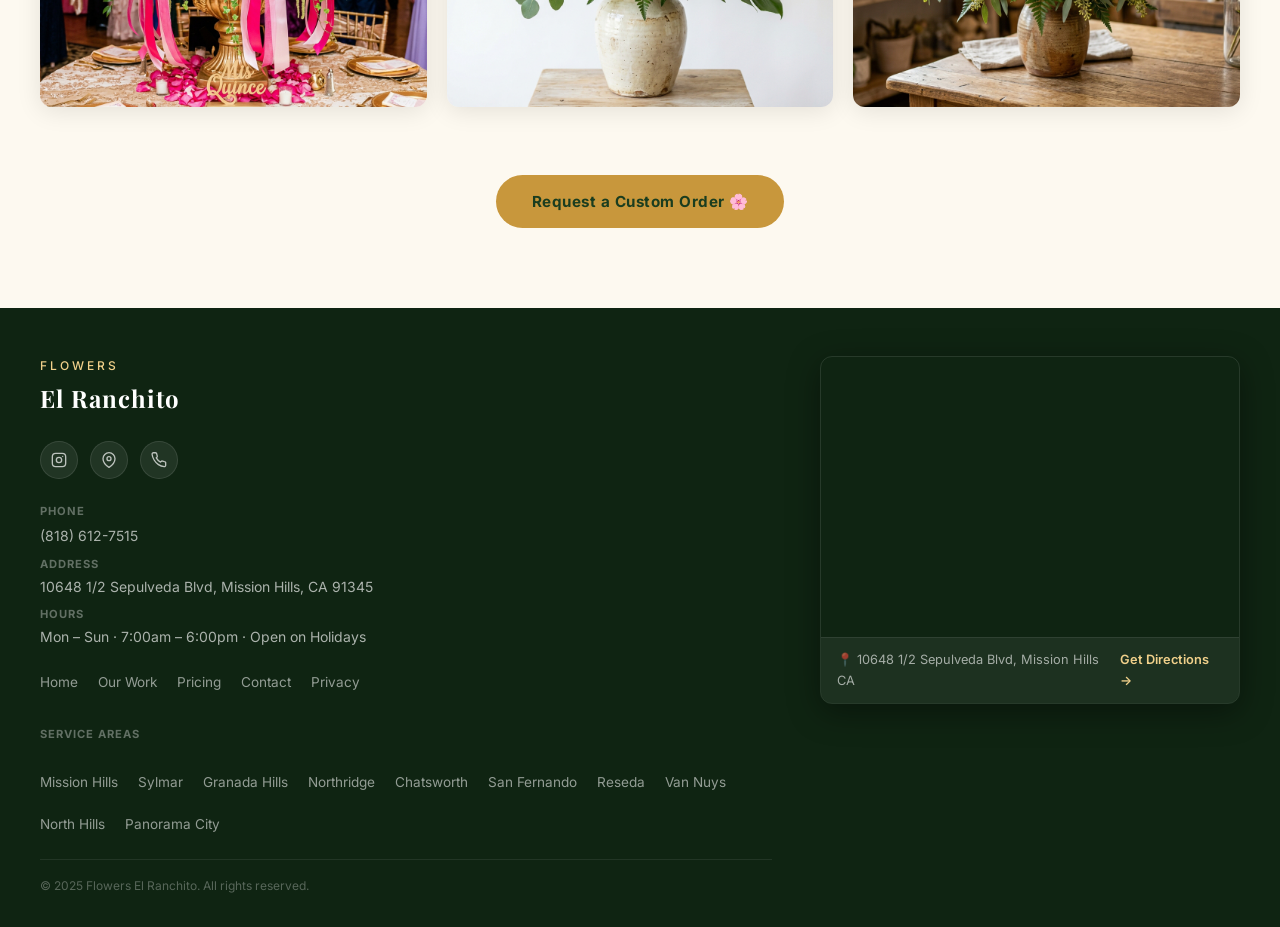
==== commit 1b368244: "seo: 10 location pages + service areas in footer - Generated locations/ for: Mission Hills, Sylmar, " ====
--- a/our-work.html
+++ b/our-work.html
@@ -130,6 +130,19 @@
         <a href="index.html#contact">Contact</a>
         <a href="privacy.html">Privacy</a>
       </div>
+      <div class="footer-links" style="margin-top:0.5rem;">
+        <strong style="color:rgba(255,255,255,0.35);font-size:0.7rem;text-transform:uppercase;letter-spacing:1px;width:100%;display:block;margin-bottom:0.5rem;">Service Areas</strong>
+        <a href="locations/mission-hills.html">Mission Hills</a>
+        <a href="locations/sylmar.html">Sylmar</a>
+        <a href="locations/granada-hills.html">Granada Hills</a>
+        <a href="locations/northridge.html">Northridge</a>
+        <a href="locations/chatsworth.html">Chatsworth</a>
+        <a href="locations/san-fernando.html">San Fernando</a>
+        <a href="locations/reseda.html">Reseda</a>
+        <a href="locations/van-nuys.html">Van Nuys</a>
+        <a href="locations/north-hills.html">North Hills</a>
+        <a href="locations/panorama-city.html">Panorama City</a>
+      </div>
       <p class="copy">© 2025 Flowers El Ranchito. All rights reserved.</p>
     </div>
     <div class="footer-map">
